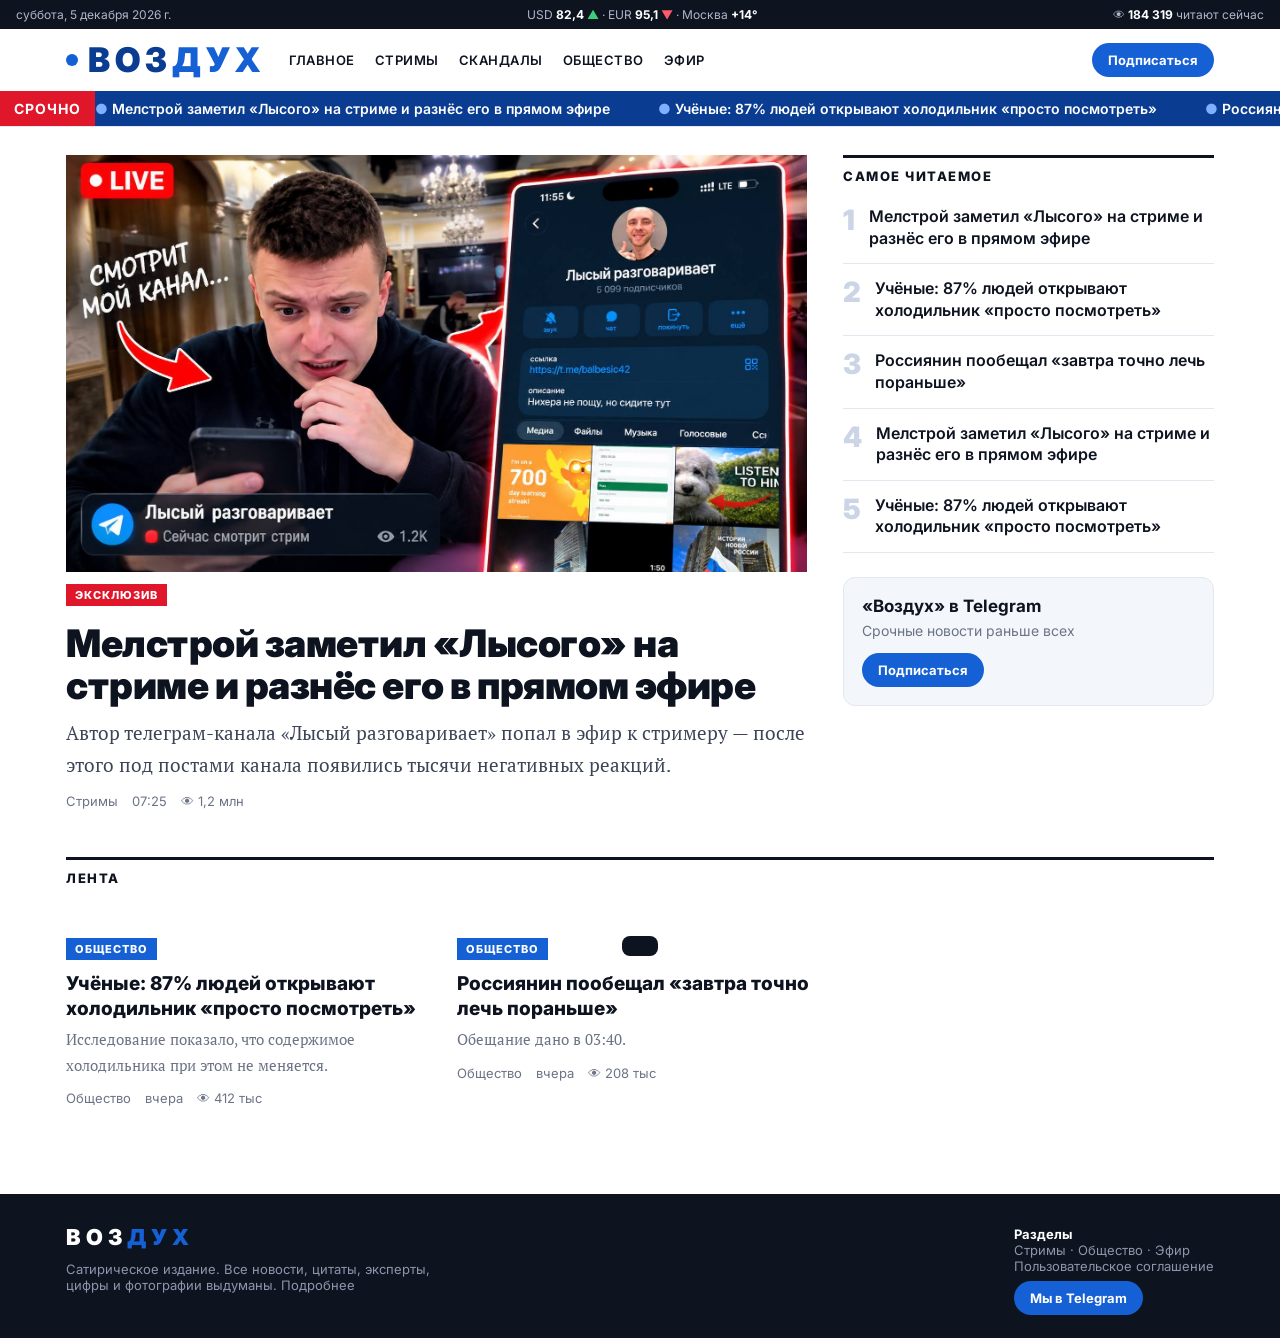
==== index.html @ 338b7727 "Фикс наложения блоков предпросмотра в кабинете Co-Authored-By: Claude Opus 5 <noreply@anthropic.com>" ====
<!doctype html><html lang="ru"><head><meta charset="utf-8"><meta name="viewport" content="width=device-width,initial-scale=1">
<title>Воздух — новости</title><meta name="description" content="Сатирическое издание «Воздух»">
<meta property="og:site_name" content="Воздух"><meta property="og:title" content="Воздух — новости">
<meta property="og:description" content="Сатирическое издание. Все новости выдуманы."><meta property="og:image" content="https://vozduhnews.ru/stream.jpg">
<meta name="twitter:card" content="summary_large_image"><link rel="icon" href="favicon.svg"><link rel="alternate icon" href="favicon.png"><link rel="apple-touch-icon" href="apple-touch-icon.png"><link rel="stylesheet" href="style.css?v=21"></head><body>
<main class="wrap"><div class="grid"><div id="lead"></div>
<aside class="reveal"><h4>Самое читаемое</h4><div class="side" id="mostread"></div>
<div class="promo reveal"><b>«Воздух» в Telegram</b><p>Срочные новости раньше всех</p><a class="tgbtn" id="promo" target="_blank">Подписаться</a></div></aside></div>
<div class="sect" style="margin-top:48px">Лента</div><div class="cards" id="feed"></div></main>
<script src="news.js?v=21"></script><script src="app.js?v=21"></script><script>
ready.then(()=>{lead.innerHTML=card(NEWS[0],1);
document.getElementById("mostread").innerHTML=NEWS.concat(NEWS).slice(0,5).map(x=>`<a href="article.html?n=${x.slug}">${esc(x.title)}</a>`).join('');
feed.innerHTML=NEWS.slice(1).map(x=>card(x)).join('')||'<p>Скоро</p>';
promo.href=tgLink;watch()});
</script></body></html>
---- style.css ----
@import url('https://fonts.googleapis.com/css2?family=Inter:wght@400;600;800;900&family=PT+Serif:ital,wght@0,400;0,700;1,400&display=swap');
:root{--b:#0a3d91;--b2:#1560d4;--red:#e0162b;--t:#0e1320;--m:#6b7385;--line:#e3e7ef;--soft:#f3f6fb}
*{box-sizing:border-box}html{scroll-behavior:smooth}
body{margin:0;font:18px/1.7 'PT Serif',Georgia,serif;color:var(--t);background:#fff}
a{color:inherit;text-decoration:none}
.ui{font-family:Inter,system-ui,sans-serif}
.top{background:var(--t);color:#aeb6c8;font:12px Inter,system-ui;padding:7px 16px;display:flex;gap:18px;justify-content:space-between;flex-wrap:wrap}
.top b{color:#fff}.top .up{color:#3ccf7a}.top .dn{color:#ff5a6a}
header{position:sticky;top:0;z-index:10;background:rgba(255,255,255,.94);backdrop-filter:blur(10px);border-bottom:1px solid var(--line)}
.bar{max-width:1180px;margin:0 auto;padding:14px 16px;display:flex;align-items:center;gap:24px}
.logo{font:900 34px/1 Inter,system-ui;letter-spacing:5px;color:var(--b);display:flex;align-items:center}
.logo span{color:var(--b2)}.logo i{margin-right:10px;width:12px;height:12px;border-radius:50%;background:var(--b2);animation:pulse 2s infinite}
@keyframes pulse{0%{box-shadow:0 0 0 0 #1560d488}70%{box-shadow:0 0 0 12px #1560d400}100%{box-shadow:0 0 0 0 #1560d400}}
nav{font:600 13px Inter,system-ui;display:flex;gap:20px;text-transform:uppercase;letter-spacing:.5px;overflow-x:auto}
nav a{position:relative;padding:4px 0;white-space:nowrap}
nav a::after{content:"";position:absolute;left:0;bottom:0;height:2px;width:0;background:var(--b2);transition:.3s}
nav a:hover::after{width:100%}
.ticker{background:var(--b);color:#fff;font:600 14px Inter,system-ui;display:flex;overflow:hidden}
.ticker b{background:var(--red);padding:9px 14px;flex:none;z-index:1;text-transform:uppercase;letter-spacing:1px}
.ticker div{display:flex;gap:48px;padding:9px 0;white-space:nowrap;animation:run 40s linear infinite}
.ticker div span::before{content:"● ";color:#7fb0ff}
@keyframes run{to{transform:translateX(-50%)}}
.wrap{max-width:1180px;margin:0 auto;padding:28px 16px}
.grid{display:grid;grid-template-columns:2fr 1fr;gap:36px}
.tag{display:inline-block;background:var(--b2);color:#fff;font:800 11px Inter,system-ui;padding:4px 9px;text-transform:uppercase;letter-spacing:1px}
.tag.red{background:var(--red)}
.hero{display:block;overflow:hidden}
.pic{overflow:hidden;position:relative;background:var(--soft)}
.pic img{width:100%;display:block;aspect-ratio:16/9;object-fit:cover;transition:transform .8s cubic-bezier(.2,.7,.2,1)}
.hero:hover img,.card:hover img{transform:scale(1.05)}
.hero h2{font:900 38px/1.12 Inter,system-ui;margin:14px 0 10px;letter-spacing:-.5px;transition:color .2s}
.hero:hover h2,.card:hover h3,.side a:hover{color:var(--b2)}
.hero p{margin:0;color:#3c4456;font-size:19px}
.meta{font:13px Inter,system-ui;color:var(--m);display:flex;gap:14px;flex-wrap:wrap;margin-top:12px}
aside h4,.sect{font:800 13px Inter,system-ui;text-transform:uppercase;letter-spacing:1.5px;border-top:3px solid var(--t);padding-top:10px;margin:0 0 8px}
.side{counter-reset:n}.side a{display:flex;gap:14px;padding:14px 0;border-bottom:1px solid var(--line);font:600 16px/1.35 Inter,system-ui;transition:color .2s}
.side a::before{counter-increment:n;content:counter(n);font:900 28px/1 Inter;color:#cbd5e6}
.cards{display:grid;grid-template-columns:repeat(3,1fr);gap:24px;margin-top:40px}
.card h3{font:800 19px/1.3 Inter,system-ui;margin:10px 0 6px;transition:color .2s}
.card p{margin:0;font-size:15px;color:var(--m)}
.reveal{opacity:0;transform:translateY(24px);transition:opacity .7s,transform .7s}.reveal.on{opacity:1;transform:none}
#progress{position:fixed;top:0;left:0;height:3px;background:linear-gradient(90deg,var(--b2),#7fb0ff);width:0;z-index:20}
article{max-width:740px;margin:0 auto}
article h1{font:900 42px/1.12 Inter,system-ui;letter-spacing:-.8px;margin:14px 0}
.lead{font-size:22px;color:#2a3244;line-height:1.5}
.byline{display:flex;align-items:center;gap:12px;border-top:1px solid var(--line);border-bottom:1px solid var(--line);padding:12px 0;margin:22px 0;font:13px Inter,system-ui;color:var(--m);flex-wrap:wrap}
.byline .av{width:38px;height:38px;border-radius:50%;background:var(--b);color:#fff;display:grid;place-items:center;font-weight:800}
.byline b{color:var(--t)}.share{margin-left:auto;display:flex;gap:8px}
.share button,.share a{font:600 13px Inter;border:1px solid var(--line);background:#fff;border-radius:20px;padding:6px 12px;cursor:pointer;transition:.2s}
.share button:hover,.share a:hover{background:var(--b2);color:#fff;border-color:var(--b2)}
figure{margin:0}figcaption{font:13px Inter,system-ui;color:var(--m);margin-top:8px}
.drop::first-letter{float:left;font:900 64px/.9 Inter;color:var(--b);margin:6px 10px 0 0}
blockquote{border-left:4px solid var(--b2);margin:28px 0;padding:6px 20px;font-size:24px;font-style:italic;background:var(--soft)}
.reacts{display:flex;gap:8px;flex-wrap:wrap;margin:24px 0}
.reacts button{background:var(--soft);border:1px solid #cfdcf5;border-radius:22px;padding:6px 14px;font:600 15px Inter;cursor:pointer;transition:transform .15s}
.reacts button:hover{transform:translateY(-2px)}.reacts button:active{transform:scale(.9)}
.reacts button.me{background:var(--b2);color:#fff;border-color:var(--b2)}
.toast{position:fixed;bottom:24px;left:50%;transform:translate(-50%,80px);background:var(--t);color:#fff;font:600 14px Inter;padding:10px 18px;border-radius:8px;transition:.3s;z-index:30}
.toast.on{transform:translate(-50%,0)}
footer{background:var(--t);color:#8d96aa;font:13px Inter,system-ui;margin-top:60px}
footer .wrap{display:flex;justify-content:space-between;gap:20px;flex-wrap:wrap}footer .logo{font-size:22px;color:#fff}
@media(max-width:860px){.grid,.cards{grid-template-columns:1fr}.hero h2,article h1{font-size:30px}.bar{flex-direction:column;align-items:flex-start;gap:10px}nav{max-width:100%}}
.tgbtn{margin-left:auto;background:var(--b2);color:#fff;font:700 13px Inter,system-ui;padding:9px 16px;border-radius:22px;white-space:nowrap;transition:.2s}
.tgbtn:hover{background:var(--b);transform:translateY(-1px)}
.promo{background:var(--soft);border:1px solid var(--line);border-radius:12px;padding:18px;margin-top:24px;font:14px Inter,system-ui}
.promo b{font-size:17px}.promo p{color:var(--m);margin:6px 0 14px}.promo .tgbtn{margin:0;display:inline-block}
footer a{color:#8d96aa}footer a:hover{color:#fff}footer .wrap{padding-top:32px;padding-bottom:32px}
.comments{margin-top:48px}.cm{display:flex;gap:12px;padding:14px 0;border-bottom:1px solid var(--line)}
.cm .av{width:36px;height:36px;flex:none;border-radius:50%;background:var(--soft);color:var(--b);display:grid;place-items:center;font:800 15px Inter}
.cm b{font:700 14px Inter}.cm p{margin:4px 0 0;font-size:16px}
.cform{display:grid;gap:10px;margin-top:20px}
.cform input,.cform textarea,.mk input,.mk textarea,.mk select{font:15px Inter,system-ui;padding:10px 12px;border:1px solid var(--line);border-radius:8px;width:100%;background:#fff}
.cform input:focus,.cform textarea:focus,.mk input:focus,.mk textarea:focus{outline:2px solid var(--b2);border-color:transparent}
.cform button,.mk button{justify-self:start;background:var(--b);color:#fff;border:0;border-radius:22px;padding:10px 20px;font:700 14px Inter;cursor:pointer}
.cform button:hover,.mk button:hover{background:var(--b2)}
.mk{display:grid;gap:14px;font:600 13px Inter,system-ui}.mk label{display:grid;gap:6px}
.pv{border:1px solid var(--line);border-radius:12px;padding:18px;background:#fff;max-height:70vh;overflow:auto;overscroll-behavior:contain}
.dot{display:inline-block;width:12px;height:12px;border-radius:50%;background:var(--red);animation:pulse 1.6s infinite;vertical-align:middle}
.live{border-left:2px solid var(--line);margin-top:24px}
.ev{display:grid;grid-template-columns:70px 1fr;gap:16px;padding:0 0 28px 20px;position:relative}
.ev::before{content:"";position:absolute;left:-7px;top:6px;width:12px;height:12px;border-radius:50%;background:var(--b2);border:3px solid #fff}
.ev time{font:800 14px Inter;color:var(--b2)}.ev p{margin:0 0 4px}.ev a{font:600 14px Inter;color:var(--m)}
.ev a:hover{color:var(--b2)}
@media(max-width:860px){.tgbtn{margin-left:0}}
.ai{background:linear-gradient(135deg,#eef4ff,#f7f2ff);border:1px solid #d8e2f8;border-radius:12px;padding:16px}
.ai b{font:800 15px Inter,system-ui}.ai button{background:var(--b2)}
.mk button:disabled{opacity:.6;cursor:wait}
.bar2{display:flex;align-items:center;gap:16px;margin-bottom:24px}
.tgpv{background:#17212b;border-radius:12px;overflow:hidden;max-width:420px}
.tgpv img{width:100%;display:block}.tgtxt{padding:12px 14px;color:#fff;font:15px Inter,system-ui;border-left:3px solid #4b93ff;margin:10px}
.tgtxt p{color:#c9d3de;margin:6px 0}.tgtxt span{color:#6ab3f3;font-size:14px;word-break:break-all}
.pubs{display:grid;gap:10px}.pub{display:grid;grid-template-columns:90px 1fr;gap:12px;align-items:center;border:1px solid var(--line);border-radius:10px;padding:8px}
.pub img{width:90px;height:56px;object-fit:cover;border-radius:6px;background:var(--soft)}
.pub b{font:700 14px Inter}.pub a{font:13px Inter;color:var(--b2)}
input[type=range]{padding:0}
img.av{width:38px;height:38px;border-radius:50%;object-fit:cover;flex:none}
article h2{font:800 24px/1.3 Inter,system-ui;margin:34px 0 10px}
article ul{padding-left:22px}article li{margin-bottom:8px}
article a{color:var(--b2);text-decoration:underline}
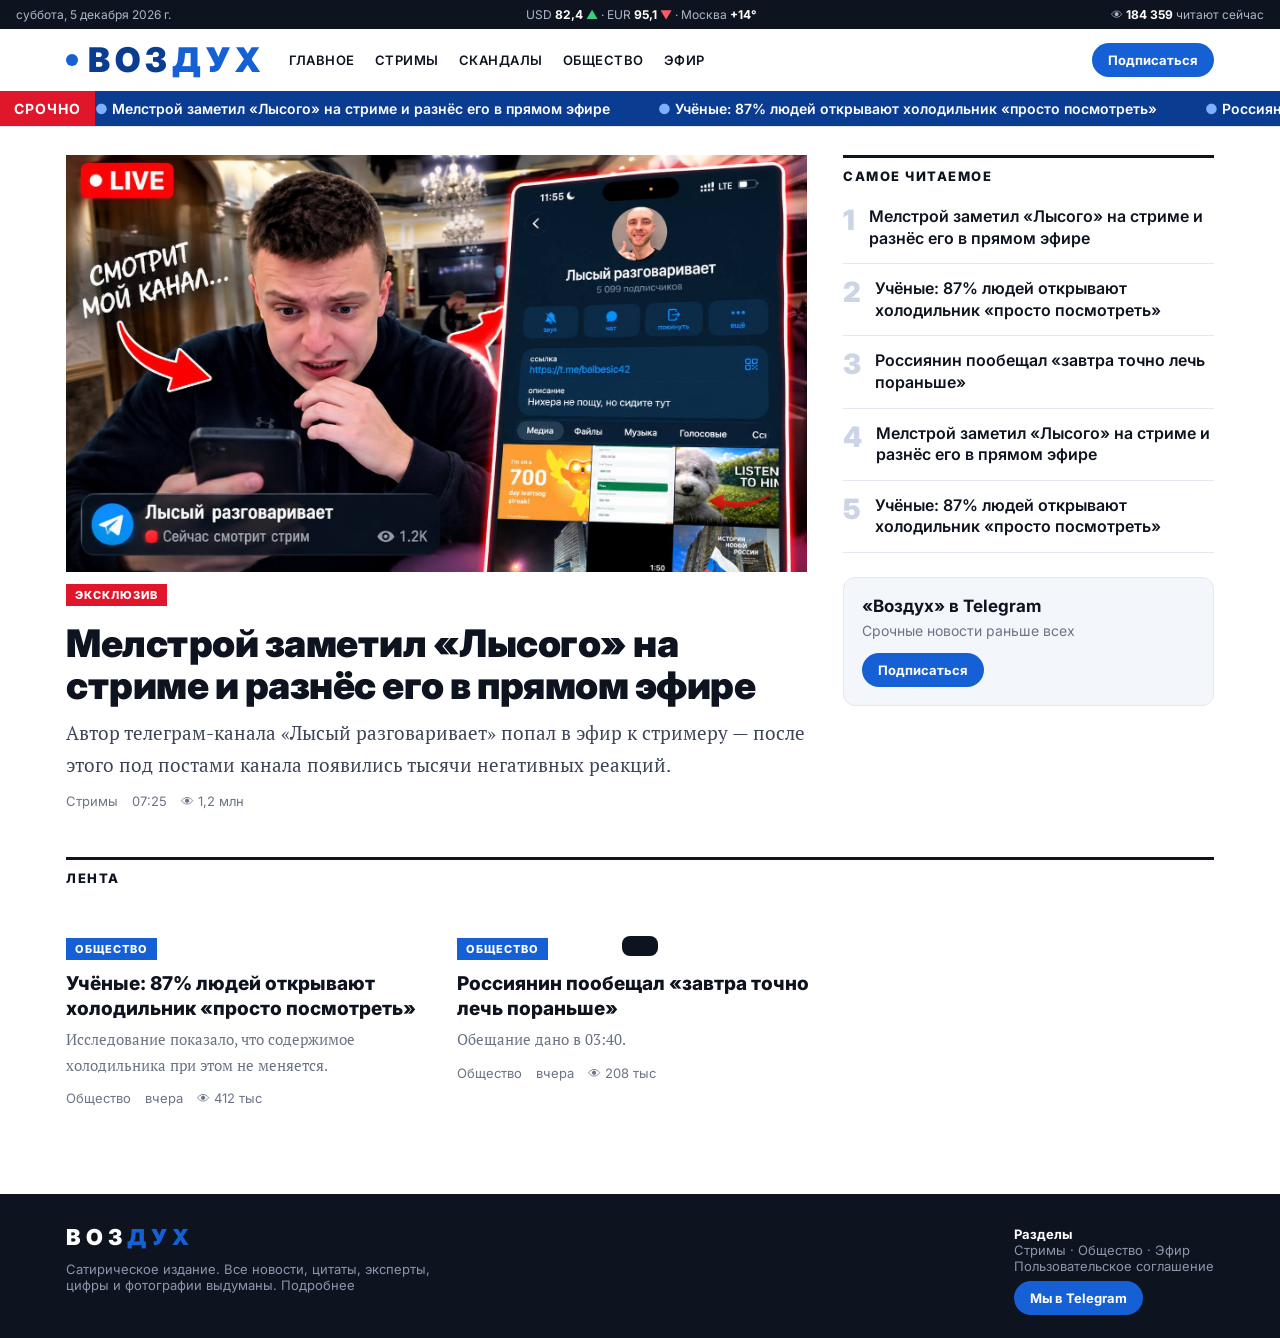
==== commit 9051c935: "Живые просмотры, комментарии с временем, Эфир из всех новостей Co-Authored-By: Claude Opus 5 <norepl" ====
--- a/index.html
+++ b/index.html
@@ -2,12 +2,12 @@
 <title>Воздух — новости</title><meta name="description" content="Сатирическое издание «Воздух»">
 <meta property="og:site_name" content="Воздух"><meta property="og:title" content="Воздух — новости">
 <meta property="og:description" content="Сатирическое издание. Все новости выдуманы."><meta property="og:image" content="https://vozduhnews.ru/stream.jpg">
-<meta name="twitter:card" content="summary_large_image"><link rel="icon" href="favicon.svg"><link rel="alternate icon" href="favicon.png"><link rel="apple-touch-icon" href="apple-touch-icon.png"><link rel="stylesheet" href="style.css?v=21"></head><body>
+<meta name="twitter:card" content="summary_large_image"><link rel="icon" href="favicon.svg"><link rel="alternate icon" href="favicon.png"><link rel="apple-touch-icon" href="apple-touch-icon.png"><link rel="stylesheet" href="style.css?v=22"></head><body>
 <main class="wrap"><div class="grid"><div id="lead"></div>
 <aside class="reveal"><h4>Самое читаемое</h4><div class="side" id="mostread"></div>
 <div class="promo reveal"><b>«Воздух» в Telegram</b><p>Срочные новости раньше всех</p><a class="tgbtn" id="promo" target="_blank">Подписаться</a></div></aside></div>
 <div class="sect" style="margin-top:48px">Лента</div><div class="cards" id="feed"></div></main>
-<script src="news.js?v=21"></script><script src="app.js?v=21"></script><script>
+<script src="news.js?v=22"></script><script src="app.js?v=22"></script><script>
 ready.then(()=>{lead.innerHTML=card(NEWS[0],1);
 document.getElementById("mostread").innerHTML=NEWS.concat(NEWS).slice(0,5).map(x=>`<a href="article.html?n=${x.slug}">${esc(x.title)}</a>`).join('');
 feed.innerHTML=NEWS.slice(1).map(x=>card(x)).join('')||'<p>Скоро</p>';
--- a/style.css
+++ b/style.css
@@ -97,3 +97,8 @@
 article h2{font:800 24px/1.3 Inter,system-ui;margin:34px 0 10px}
 article ul{padding-left:22px}article li{margin-bottom:8px}
 article a{color:var(--b2);text-decoration:underline}
+.cm time{font:12px Inter,system-ui;color:var(--m)}
+.cm .like{font:13px Inter,system-ui;color:var(--m);cursor:pointer;user-select:none;display:inline-block;margin-top:6px}
+.cm .like:hover,.cm .like.on{color:var(--b2)}
+.showmore{background:none;border:1px solid var(--line);border-radius:22px;padding:9px 18px;font:600 14px Inter;color:var(--b2);cursor:pointer;margin-top:14px}
+.showmore:hover{background:var(--soft)}
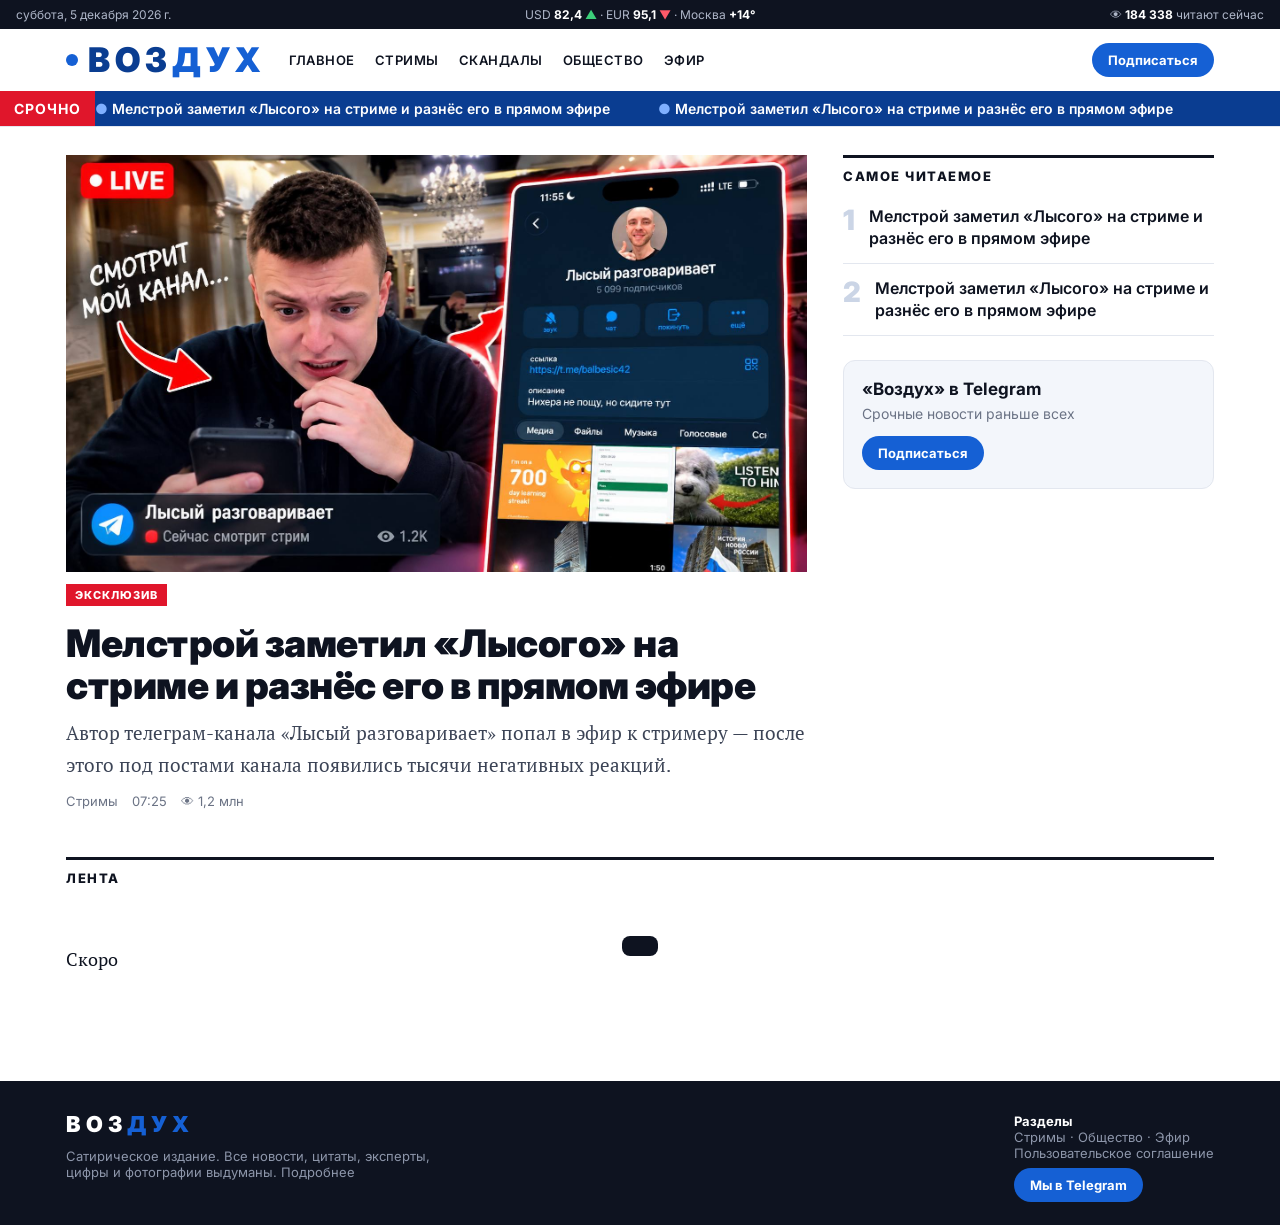
==== commit a16f30a3: "Единая версия статики во всех страницах Co-Authored-By: Claude Opus 5 <noreply@anthropic.com>" ====
--- a/index.html
+++ b/index.html
@@ -2,12 +2,12 @@
 <title>Воздух — новости</title><meta name="description" content="Сатирическое издание «Воздух»">
 <meta property="og:site_name" content="Воздух"><meta property="og:title" content="Воздух — новости">
 <meta property="og:description" content="Сатирическое издание. Все новости выдуманы."><meta property="og:image" content="https://vozduhnews.ru/stream.jpg">
-<meta name="twitter:card" content="summary_large_image"><link rel="icon" href="favicon.svg"><link rel="alternate icon" href="favicon.png"><link rel="apple-touch-icon" href="apple-touch-icon.png"><link rel="stylesheet" href="style.css?v=22"></head><body>
+<meta name="twitter:card" content="summary_large_image"><link rel="icon" href="favicon.svg"><link rel="alternate icon" href="favicon.png"><link rel="apple-touch-icon" href="apple-touch-icon.png"><link rel="stylesheet" href="style.css?v=28"></head><body>
 <main class="wrap"><div class="grid"><div id="lead"></div>
 <aside class="reveal"><h4>Самое читаемое</h4><div class="side" id="mostread"></div>
 <div class="promo reveal"><b>«Воздух» в Telegram</b><p>Срочные новости раньше всех</p><a class="tgbtn" id="promo" target="_blank">Подписаться</a></div></aside></div>
 <div class="sect" style="margin-top:48px">Лента</div><div class="cards" id="feed"></div></main>
-<script src="news.js?v=22"></script><script src="app.js?v=22"></script><script>
+<script src="news.js?v=28"></script><script src="app.js?v=28"></script><script>
 ready.then(()=>{lead.innerHTML=card(NEWS[0],1);
 document.getElementById("mostread").innerHTML=NEWS.concat(NEWS).slice(0,5).map(x=>`<a href="article.html?n=${x.slug}">${esc(x.title)}</a>`).join('');
 feed.innerHTML=NEWS.slice(1).map(x=>card(x)).join('')||'<p>Скоро</p>';
--- a/style.css
+++ b/style.css
@@ -88,7 +88,11 @@
 .bar2{display:flex;align-items:center;gap:16px;margin-bottom:24px}
 .tgpv{background:#17212b;border-radius:12px;overflow:hidden;max-width:420px}
 .tgpv img{width:100%;display:block}.tgtxt{padding:12px 14px;color:#fff;font:15px Inter,system-ui;border-left:3px solid #4b93ff;margin:10px}
-.tgtxt p{color:#c9d3de;margin:6px 0}.tgtxt span{color:#6ab3f3;font-size:14px;word-break:break-all}
+.tgtxt p{color:#c9d3de;margin:8px 0}.tgtxt a{color:#6ab3f3;font-size:15px}
+.tgtxt .h{font:700 12px Inter;color:#8fb8e0;letter-spacing:.5px;margin-bottom:8px}
+.tgtxt .q{border-left:3px solid #4b93ff;padding-left:10px;color:#c9d3de;font-style:italic;margin:10px 0}
+.tgtxt .sep{color:#3d4d5e;font-size:12px;margin:10px 0;overflow:hidden;white-space:nowrap}
+.tgtxt .hash{color:#6ab3f3;font-size:14px}
 .pubs{display:grid;gap:10px}.pub{display:grid;grid-template-columns:90px 1fr;gap:12px;align-items:center;border:1px solid var(--line);border-radius:10px;padding:8px}
 .pub img{width:90px;height:56px;object-fit:cover;border-radius:6px;background:var(--soft)}
 .pub b{font:700 14px Inter}.pub a{font:13px Inter;color:var(--b2)}
@@ -102,3 +106,4 @@
 .cm .like:hover,.cm .like.on{color:var(--b2)}
 .showmore{background:none;border:1px solid var(--line);border-radius:22px;padding:9px 18px;font:600 14px Inter;color:var(--b2);cursor:pointer;margin-top:14px}
 .showmore:hover{background:var(--soft)}
+.ev time small{display:block;font:600 12px Inter;color:var(--m);margin-top:2px}
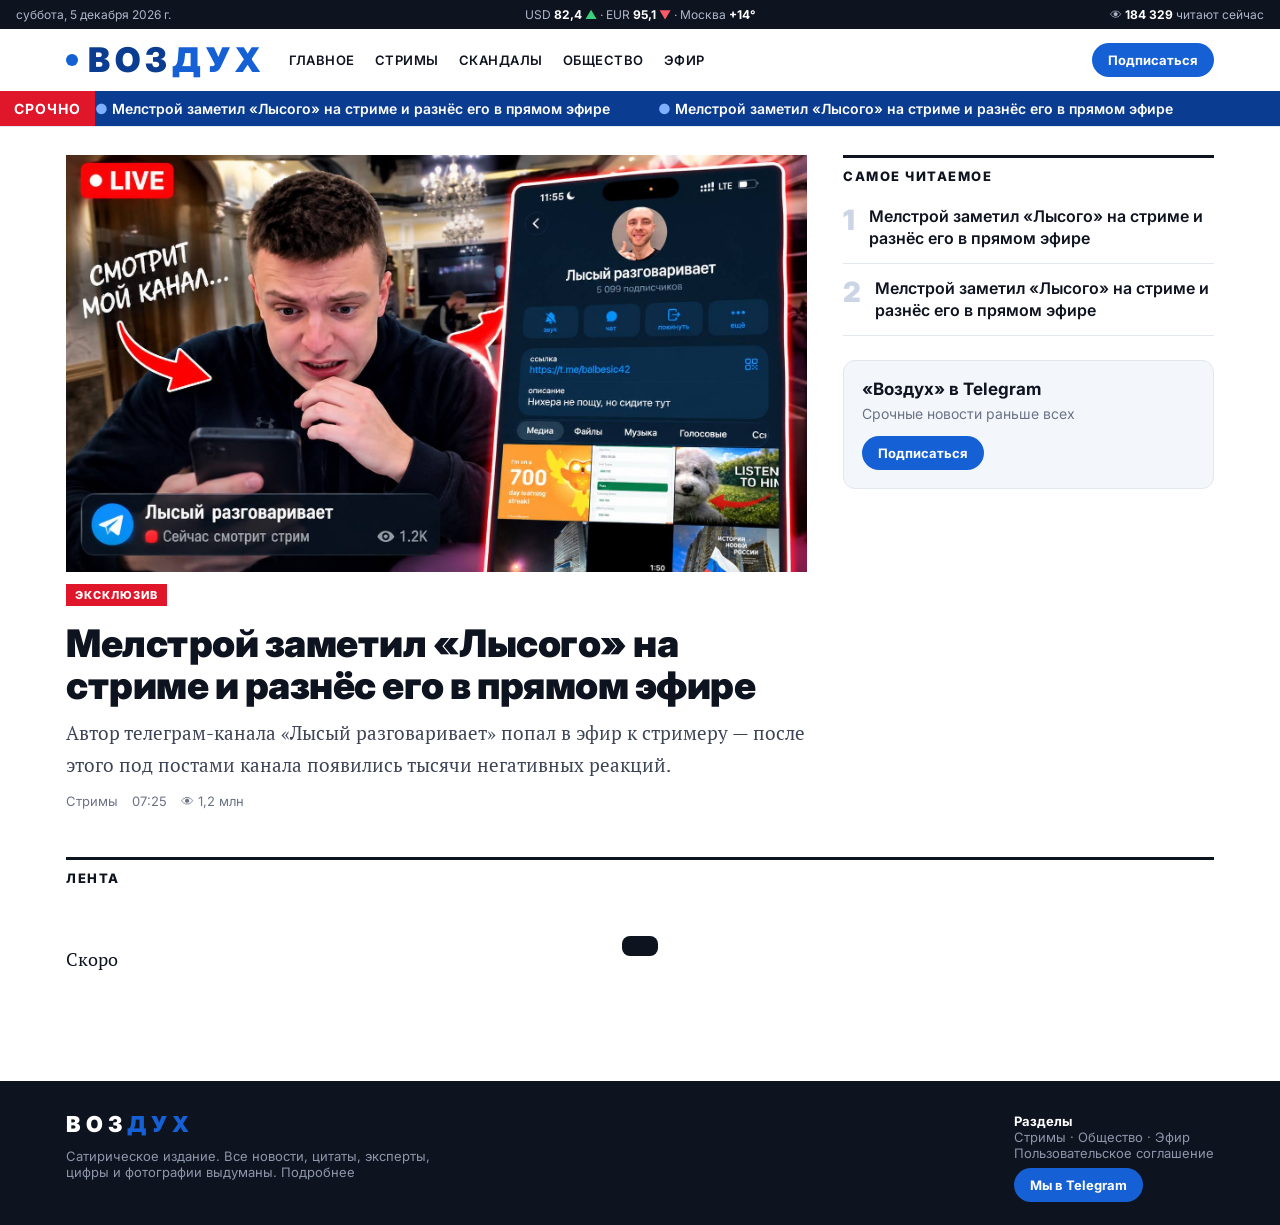
==== commit e4df64a9: "Автообновление кабинета и сайта при выходе новой версии Co-Authored-By: Claude Opus 5 <noreply@anthr" ====
--- a/index.html
+++ b/index.html
@@ -2,12 +2,12 @@
 <title>Воздух — новости</title><meta name="description" content="Сатирическое издание «Воздух»">
 <meta property="og:site_name" content="Воздух"><meta property="og:title" content="Воздух — новости">
 <meta property="og:description" content="Сатирическое издание. Все новости выдуманы."><meta property="og:image" content="https://vozduhnews.ru/stream.jpg">
-<meta name="twitter:card" content="summary_large_image"><link rel="icon" href="favicon.svg"><link rel="alternate icon" href="favicon.png"><link rel="apple-touch-icon" href="apple-touch-icon.png"><link rel="stylesheet" href="style.css?v=28"></head><body>
+<meta name="twitter:card" content="summary_large_image"><link rel="icon" href="favicon.svg"><link rel="alternate icon" href="favicon.png"><link rel="apple-touch-icon" href="apple-touch-icon.png"><link rel="stylesheet" href="style.css?v=29"></head><body>
 <main class="wrap"><div class="grid"><div id="lead"></div>
 <aside class="reveal"><h4>Самое читаемое</h4><div class="side" id="mostread"></div>
 <div class="promo reveal"><b>«Воздух» в Telegram</b><p>Срочные новости раньше всех</p><a class="tgbtn" id="promo" target="_blank">Подписаться</a></div></aside></div>
 <div class="sect" style="margin-top:48px">Лента</div><div class="cards" id="feed"></div></main>
-<script src="news.js?v=28"></script><script src="app.js?v=28"></script><script>
+<script src="news.js?v=29"></script><script src="app.js?v=29"></script><script>
 ready.then(()=>{lead.innerHTML=card(NEWS[0],1);
 document.getElementById("mostread").innerHTML=NEWS.concat(NEWS).slice(0,5).map(x=>`<a href="article.html?n=${x.slug}">${esc(x.title)}</a>`).join('');
 feed.innerHTML=NEWS.slice(1).map(x=>card(x)).join('')||'<p>Скоро</p>';
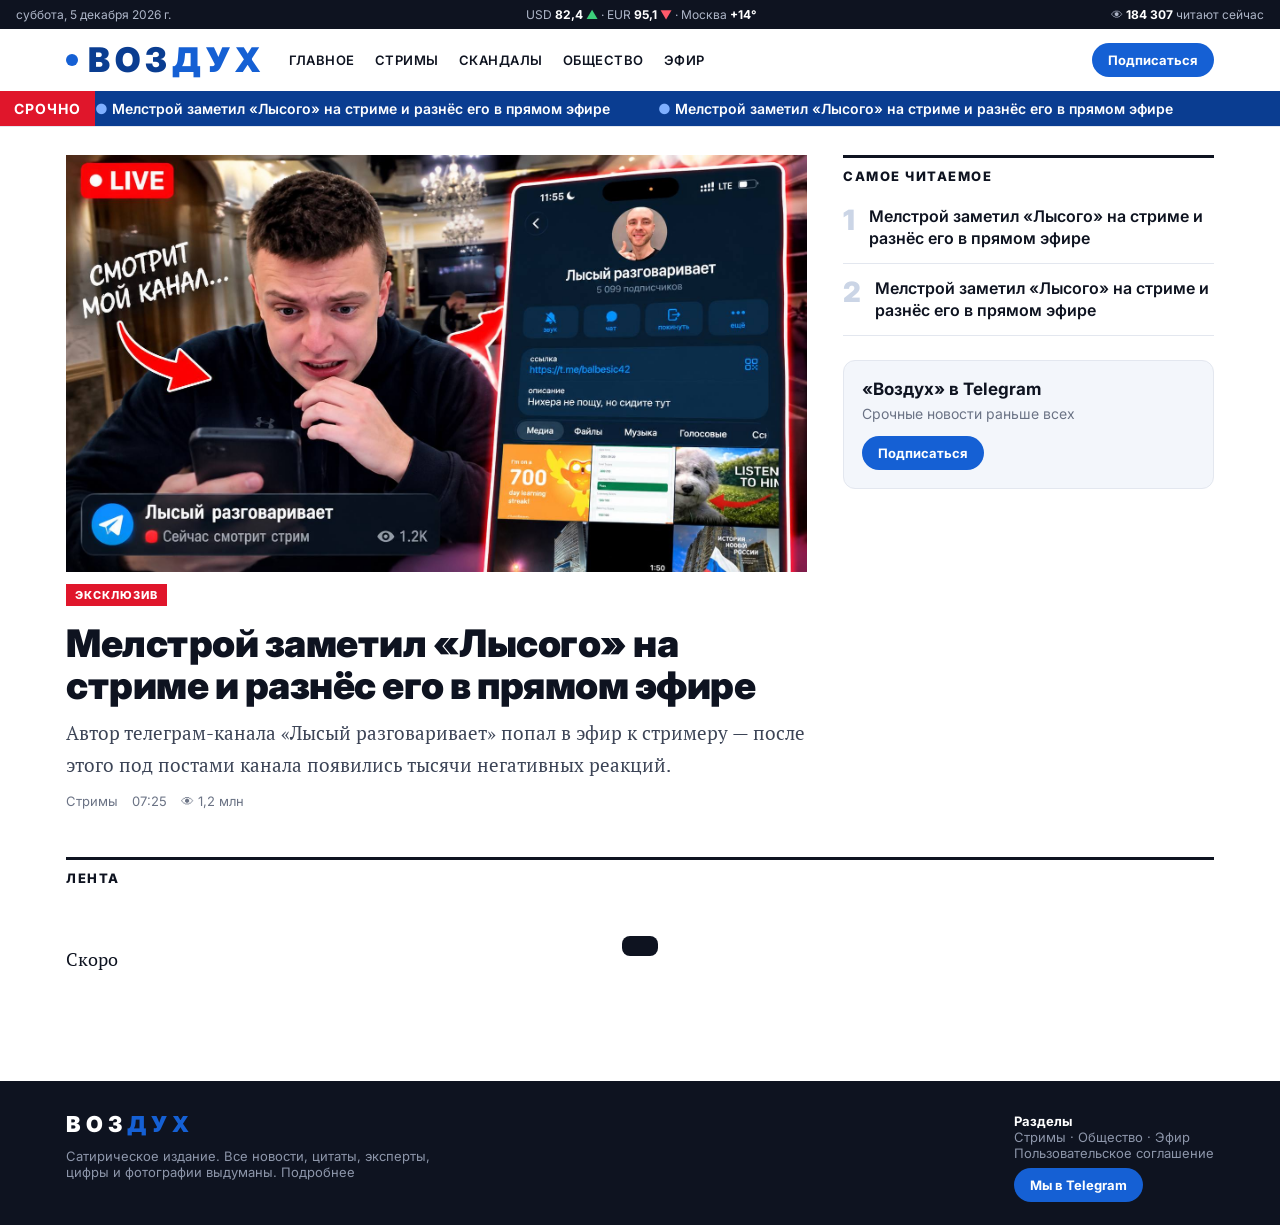
==== commit 13a2e172: "Проверка автообновления Co-Authored-By: Claude Opus 5 <noreply@anthropic.com>" ====
--- a/index.html
+++ b/index.html
@@ -2,12 +2,12 @@
 <title>Воздух — новости</title><meta name="description" content="Сатирическое издание «Воздух»">
 <meta property="og:site_name" content="Воздух"><meta property="og:title" content="Воздух — новости">
 <meta property="og:description" content="Сатирическое издание. Все новости выдуманы."><meta property="og:image" content="https://vozduhnews.ru/stream.jpg">
-<meta name="twitter:card" content="summary_large_image"><link rel="icon" href="favicon.svg"><link rel="alternate icon" href="favicon.png"><link rel="apple-touch-icon" href="apple-touch-icon.png"><link rel="stylesheet" href="style.css?v=29"></head><body>
+<meta name="twitter:card" content="summary_large_image"><link rel="icon" href="favicon.svg"><link rel="alternate icon" href="favicon.png"><link rel="apple-touch-icon" href="apple-touch-icon.png"><link rel="stylesheet" href="style.css?v=30"></head><body>
 <main class="wrap"><div class="grid"><div id="lead"></div>
 <aside class="reveal"><h4>Самое читаемое</h4><div class="side" id="mostread"></div>
 <div class="promo reveal"><b>«Воздух» в Telegram</b><p>Срочные новости раньше всех</p><a class="tgbtn" id="promo" target="_blank">Подписаться</a></div></aside></div>
 <div class="sect" style="margin-top:48px">Лента</div><div class="cards" id="feed"></div></main>
-<script src="news.js?v=29"></script><script src="app.js?v=29"></script><script>
+<script src="news.js?v=30"></script><script src="app.js?v=30"></script><script>
 ready.then(()=>{lead.innerHTML=card(NEWS[0],1);
 document.getElementById("mostread").innerHTML=NEWS.concat(NEWS).slice(0,5).map(x=>`<a href="article.html?n=${x.slug}">${esc(x.title)}</a>`).join('');
 feed.innerHTML=NEWS.slice(1).map(x=>card(x)).join('')||'<p>Скоро</p>';
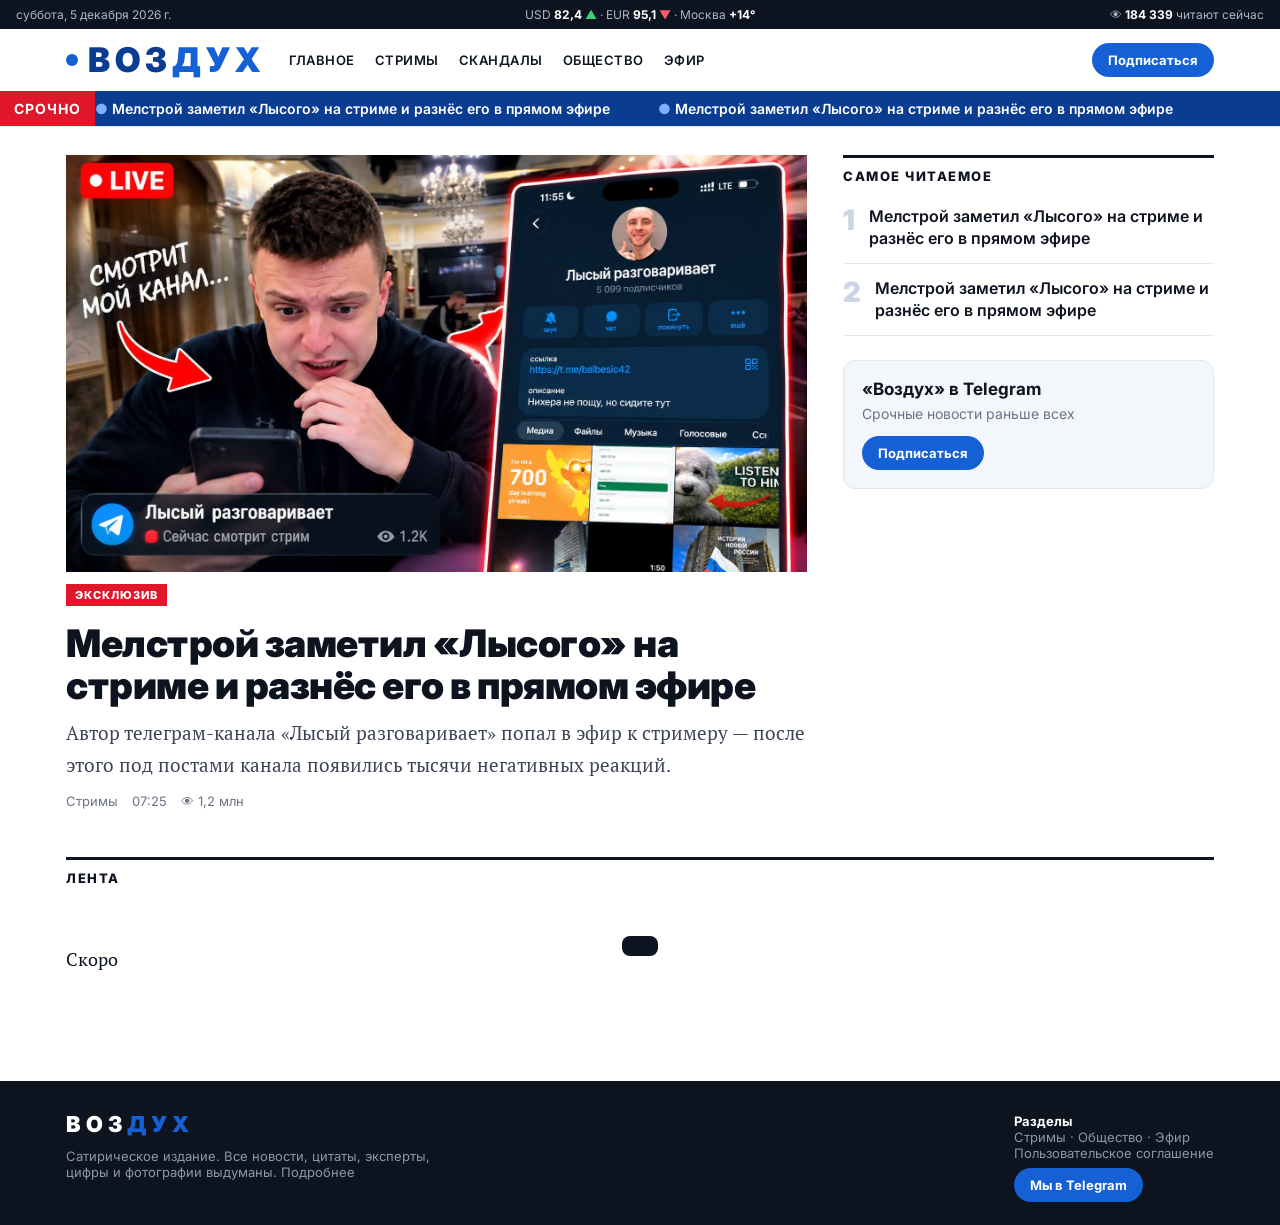
==== commit 97172f4b: "Сайт переключён на n.vozduhnews.ru Co-Authored-By: Claude Opus 5 <noreply@anthropic.com>" ====
--- a/index.html
+++ b/index.html
@@ -2,12 +2,12 @@
 <title>Воздух — новости</title><meta name="description" content="Сатирическое издание «Воздух»">
 <meta property="og:site_name" content="Воздух"><meta property="og:title" content="Воздух — новости">
 <meta property="og:description" content="Сатирическое издание. Все новости выдуманы."><meta property="og:image" content="https://vozduhnews.ru/stream.jpg">
-<meta name="twitter:card" content="summary_large_image"><link rel="icon" href="favicon.svg"><link rel="alternate icon" href="favicon.png"><link rel="apple-touch-icon" href="apple-touch-icon.png"><link rel="stylesheet" href="style.css?v=30"></head><body>
+<meta name="twitter:card" content="summary_large_image"><link rel="icon" href="favicon.svg"><link rel="alternate icon" href="favicon.png"><link rel="apple-touch-icon" href="apple-touch-icon.png"><link rel="stylesheet" href="style.css?v=31"></head><body>
 <main class="wrap"><div class="grid"><div id="lead"></div>
 <aside class="reveal"><h4>Самое читаемое</h4><div class="side" id="mostread"></div>
 <div class="promo reveal"><b>«Воздух» в Telegram</b><p>Срочные новости раньше всех</p><a class="tgbtn" id="promo" target="_blank">Подписаться</a></div></aside></div>
 <div class="sect" style="margin-top:48px">Лента</div><div class="cards" id="feed"></div></main>
-<script src="news.js?v=30"></script><script src="app.js?v=30"></script><script>
+<script src="news.js?v=31"></script><script src="app.js?v=31"></script><script>
 ready.then(()=>{lead.innerHTML=card(NEWS[0],1);
 document.getElementById("mostread").innerHTML=NEWS.concat(NEWS).slice(0,5).map(x=>`<a href="article.html?n=${x.slug}">${esc(x.title)}</a>`).join('');
 feed.innerHTML=NEWS.slice(1).map(x=>card(x)).join('')||'<p>Скоро</p>';
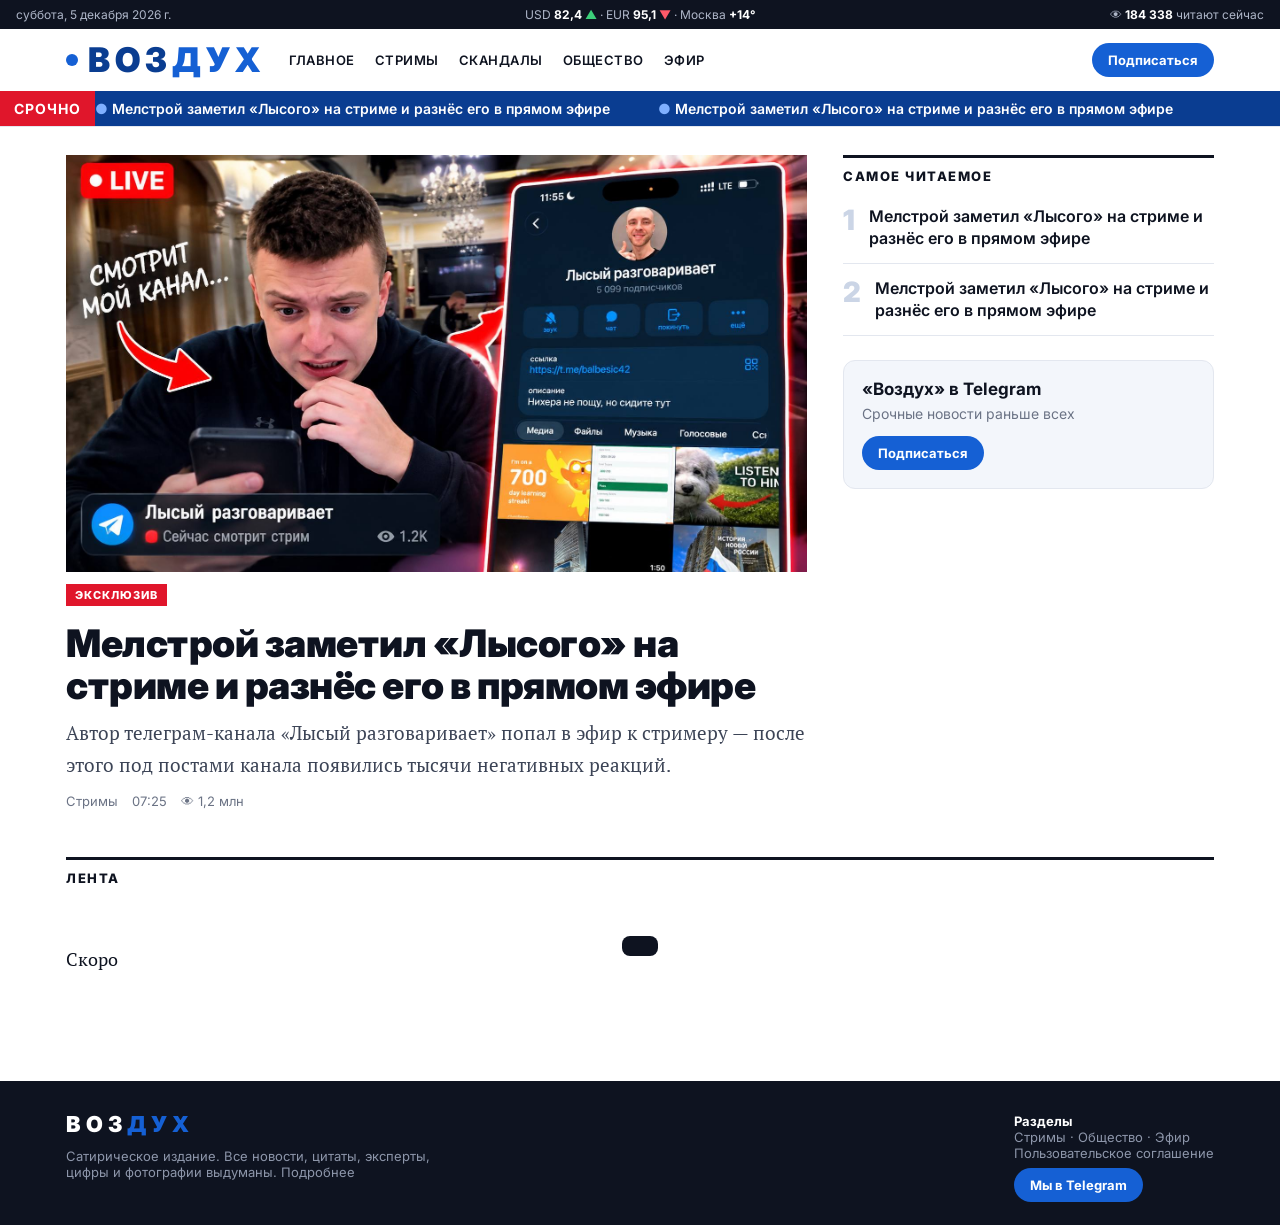
==== commit 681fc71c: "Данные через быстрый адрес, короткие ссылки через n.vozduhnews.ru Co-Authored-By: Claude Opus 5 <nor" ====
--- a/index.html
+++ b/index.html
@@ -2,12 +2,12 @@
 <title>Воздух — новости</title><meta name="description" content="Сатирическое издание «Воздух»">
 <meta property="og:site_name" content="Воздух"><meta property="og:title" content="Воздух — новости">
 <meta property="og:description" content="Сатирическое издание. Все новости выдуманы."><meta property="og:image" content="https://vozduhnews.ru/stream.jpg">
-<meta name="twitter:card" content="summary_large_image"><link rel="icon" href="favicon.svg"><link rel="alternate icon" href="favicon.png"><link rel="apple-touch-icon" href="apple-touch-icon.png"><link rel="stylesheet" href="style.css?v=31"></head><body>
+<meta name="twitter:card" content="summary_large_image"><link rel="icon" href="favicon.svg"><link rel="alternate icon" href="favicon.png"><link rel="apple-touch-icon" href="apple-touch-icon.png"><link rel="stylesheet" href="style.css?v=32"></head><body>
 <main class="wrap"><div class="grid"><div id="lead"></div>
 <aside class="reveal"><h4>Самое читаемое</h4><div class="side" id="mostread"></div>
 <div class="promo reveal"><b>«Воздух» в Telegram</b><p>Срочные новости раньше всех</p><a class="tgbtn" id="promo" target="_blank">Подписаться</a></div></aside></div>
 <div class="sect" style="margin-top:48px">Лента</div><div class="cards" id="feed"></div></main>
-<script src="news.js?v=31"></script><script src="app.js?v=31"></script><script>
+<script src="news.js?v=32"></script><script src="app.js?v=32"></script><script>
 ready.then(()=>{lead.innerHTML=card(NEWS[0],1);
 document.getElementById("mostread").innerHTML=NEWS.concat(NEWS).slice(0,5).map(x=>`<a href="article.html?n=${x.slug}">${esc(x.title)}</a>`).join('');
 feed.innerHTML=NEWS.slice(1).map(x=>card(x)).join('')||'<p>Скоро</p>';
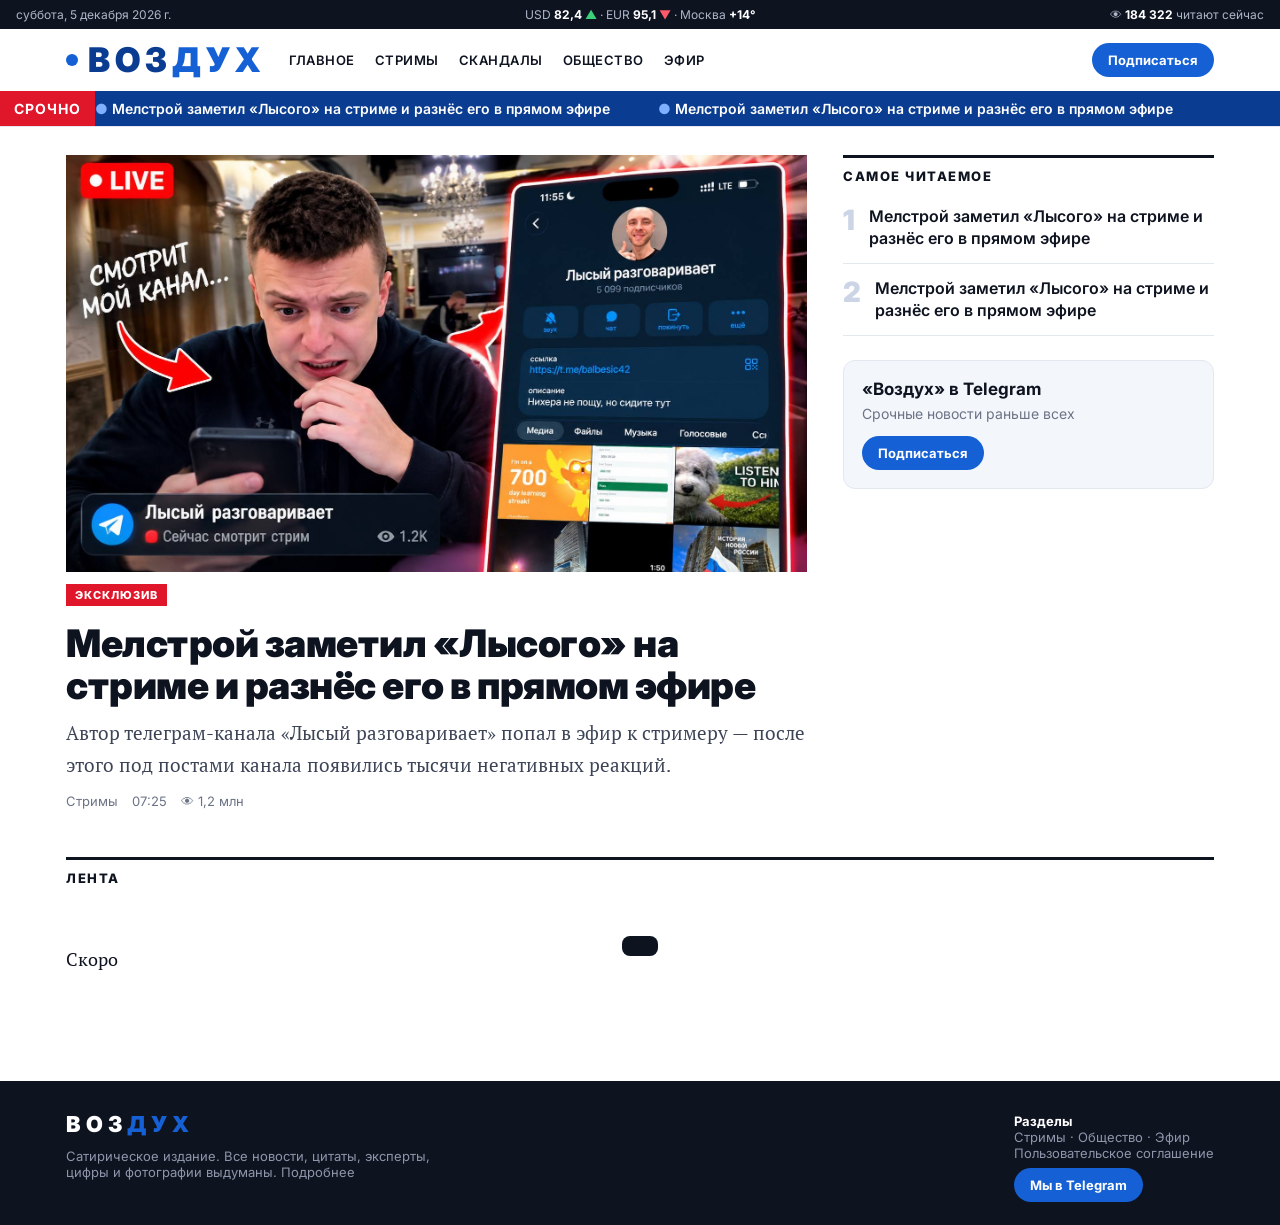
==== commit d9d81113: "Резервные копии ленты и откат из кабинета Co-Authored-By: Claude Opus 5 <noreply@anthropic.com>" ====
--- a/index.html
+++ b/index.html
@@ -2,12 +2,12 @@
 <title>Воздух — новости</title><meta name="description" content="Сатирическое издание «Воздух»">
 <meta property="og:site_name" content="Воздух"><meta property="og:title" content="Воздух — новости">
 <meta property="og:description" content="Сатирическое издание. Все новости выдуманы."><meta property="og:image" content="https://vozduhnews.ru/stream.jpg">
-<meta name="twitter:card" content="summary_large_image"><link rel="icon" href="favicon.svg"><link rel="alternate icon" href="favicon.png"><link rel="apple-touch-icon" href="apple-touch-icon.png"><link rel="stylesheet" href="style.css?v=32"></head><body>
+<meta name="twitter:card" content="summary_large_image"><link rel="icon" href="favicon.svg"><link rel="alternate icon" href="favicon.png"><link rel="apple-touch-icon" href="apple-touch-icon.png"><link rel="stylesheet" href="style.css?v=33"></head><body>
 <main class="wrap"><div class="grid"><div id="lead"></div>
 <aside class="reveal"><h4>Самое читаемое</h4><div class="side" id="mostread"></div>
 <div class="promo reveal"><b>«Воздух» в Telegram</b><p>Срочные новости раньше всех</p><a class="tgbtn" id="promo" target="_blank">Подписаться</a></div></aside></div>
 <div class="sect" style="margin-top:48px">Лента</div><div class="cards" id="feed"></div></main>
-<script src="news.js?v=32"></script><script src="app.js?v=32"></script><script>
+<script src="news.js?v=33"></script><script src="app.js?v=33"></script><script>
 ready.then(()=>{lead.innerHTML=card(NEWS[0],1);
 document.getElementById("mostread").innerHTML=NEWS.concat(NEWS).slice(0,5).map(x=>`<a href="article.html?n=${x.slug}">${esc(x.title)}</a>`).join('');
 feed.innerHTML=NEWS.slice(1).map(x=>card(x)).join('')||'<p>Скоро</p>';
